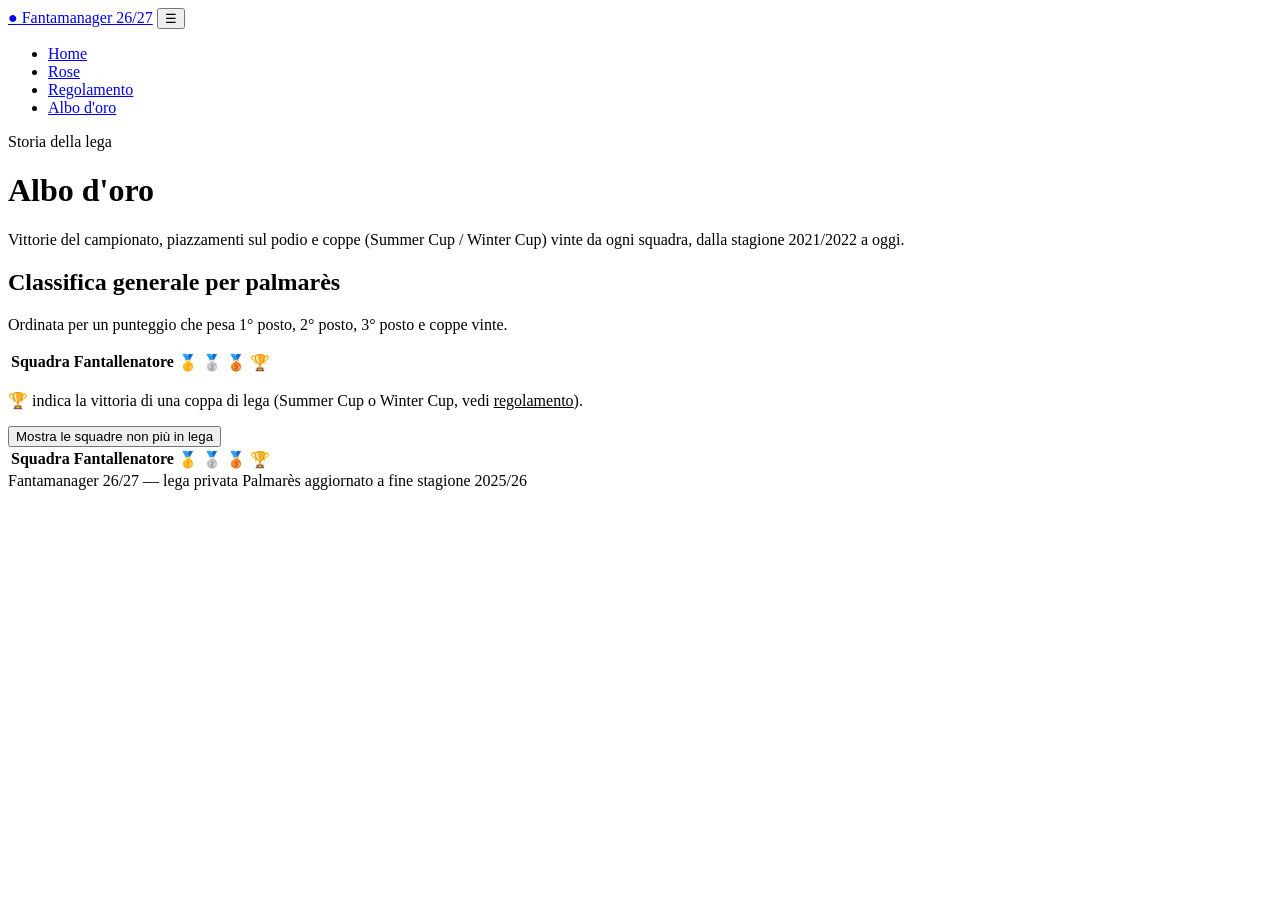
==== albo-oro.html @ 6ade7a44 "Add files via upload" ====
<!doctype html>
<html lang="it">
<head>
<meta charset="UTF-8">
<meta name="viewport" content="width=device-width, initial-scale=1.0">
<title>Albo d'oro — Fantamanager 26/27</title>
<link rel="preconnect" href="https://fonts.googleapis.com">
<link rel="preconnect" href="https://fonts.gstatic.com" crossorigin>
<link href="https://fonts.googleapis.com/css2?family=Space+Grotesk:wght@500;600;700&family=Inter:wght@400;500;600;700&display=swap" rel="stylesheet">
<link rel="stylesheet" href="assets/css/style.css">
</head>
<body>

<nav class="site-nav">
  <div class="wrap">
    <a href="index.html" class="brand"><span class="brand-mark">●</span> Fantamanager <span class="brand-year">26/27</span></a>
    <button class="nav-toggle" aria-label="Apri menu">☰</button>
    <ul class="nav-links">
      <li><a href="index.html">Home</a></li>
      <li><a href="rose.html">Rose</a></li>
      <li><a href="regolamento.html">Regolamento</a></li>
      <li><a href="albo-oro.html" class="active">Albo d'oro</a></li>
    </ul>
  </div>
</nav>

<header class="page-head">
  <div class="wrap">
    <p class="hero-kicker">Storia della lega</p>
    <h1>Albo d'oro</h1>
    <p>Vittorie del campionato, piazzamenti sul podio e coppe (Summer Cup / Winter Cup) vinte da ogni squadra, dalla stagione 2021/2022 a oggi.</p>
  </div>
</header>

<main class="wrap">

  <div id="podium" class="podium"></div>

  <section class="block" style="padding-top:0;">
    <h2>Classifica generale per palmarès</h2>
    <p class="sub">Ordinata per un punteggio che pesa 1° posto, 2° posto, 3° posto e coppe vinte.</p>
    <div class="hof-table-wrap">
      <table class="hof-table">
        <thead>
          <tr>
            <th>Squadra</th>
            <th>Fantallenatore</th>
            <th class="medal-cell">🥇</th>
            <th class="medal-cell">🥈</th>
            <th class="medal-cell">🥉</th>
            <th class="medal-cell">🏆</th>
          </tr>
        </thead>
        <tbody id="hof-body"></tbody>
      </table>
    </div>
    <p class="hof-note">🏆 indica la vittoria di una coppa di lega (Summer Cup o Winter Cup, vedi <a href="regolamento.html" style="color:var(--gold-bright)">regolamento</a>).</p>
  </section>

  <section class="block" style="padding-top:0;">
    <button class="former-toggle" id="former-toggle">Mostra le squadre non più in lega</button>
    <div class="former-section" id="former-section">
      <table class="hof-table">
        <thead>
          <tr>
            <th>Squadra</th>
            <th>Fantallenatore</th>
            <th class="medal-cell">🥇</th>
            <th class="medal-cell">🥈</th>
            <th class="medal-cell">🥉</th>
            <th class="medal-cell">🏆</th>
          </tr>
        </thead>
        <tbody id="former-body"></tbody>
      </table>
    </div>
  </section>

</main>

<footer class="site-footer">
  <div class="wrap">
    <span>Fantamanager 26/27 — lega privata</span>
    <span>Palmarès aggiornato a fine stagione 2025/26</span>
  </div>
</footer>

<script src="assets/js/common.js"></script>
<script src="assets/js/albo-oro.js"></script>
</body>
</html>
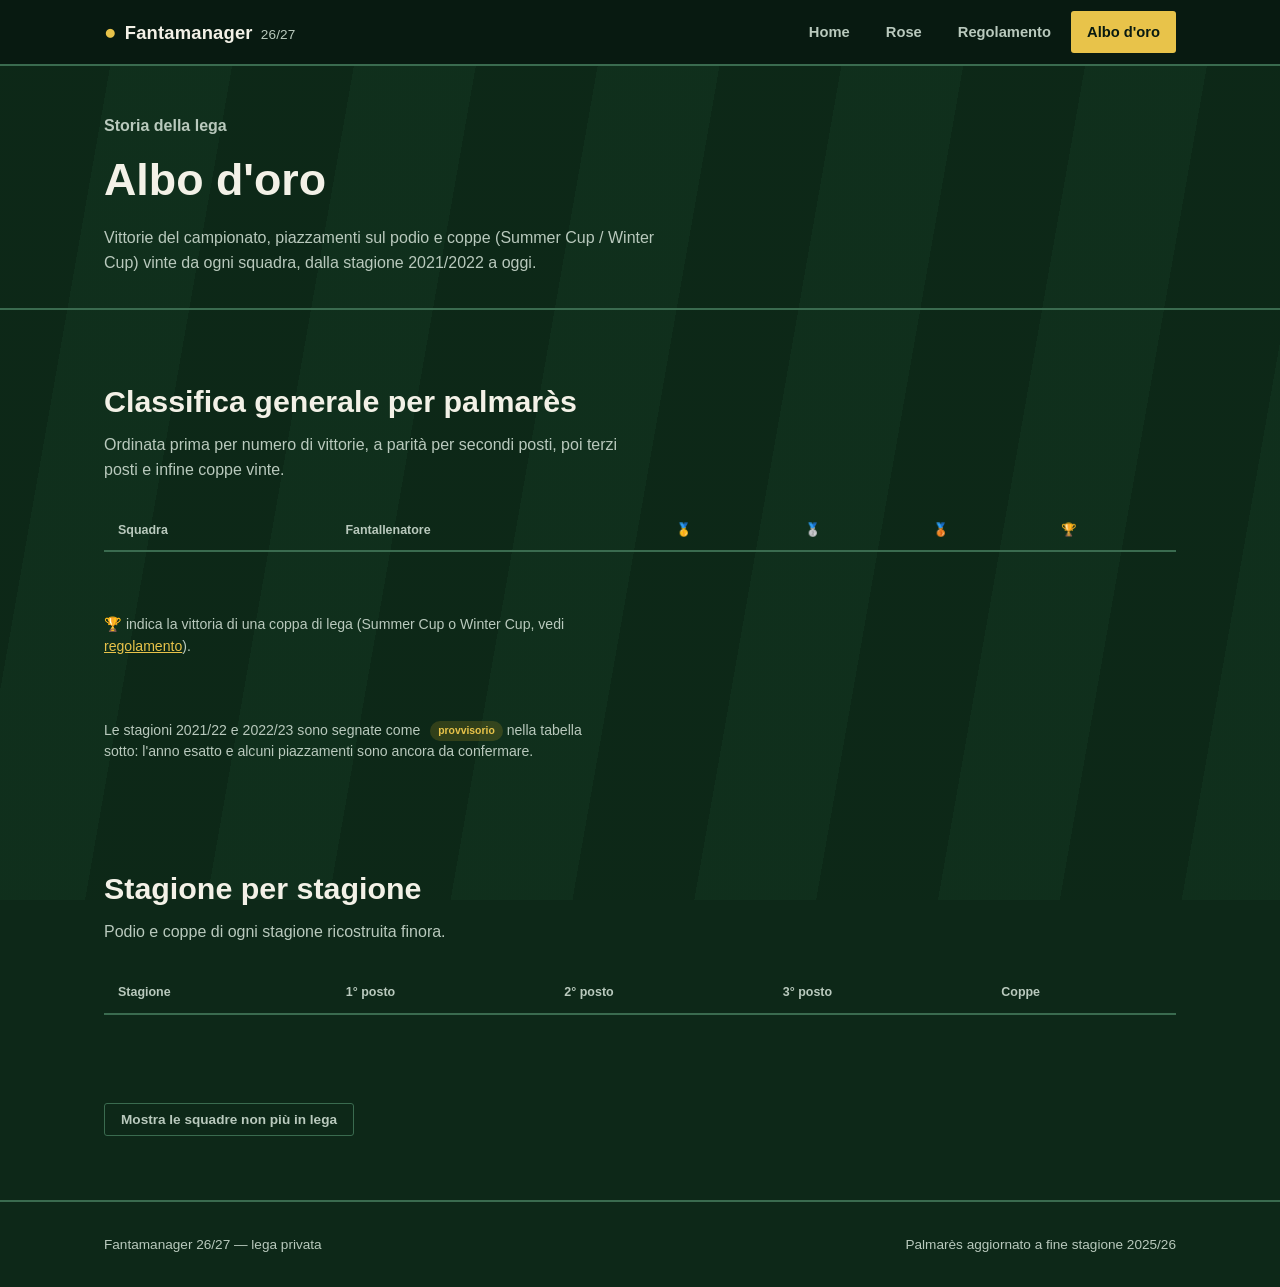
==== commit 6c38b3be: "ok" ====
--- a/albo-oro.html
+++ b/albo-oro.html
@@ -38,7 +38,7 @@
 
   <section class="block" style="padding-top:0;">
     <h2>Classifica generale per palmarès</h2>
-    <p class="sub">Ordinata per un punteggio che pesa 1° posto, 2° posto, 3° posto e coppe vinte.</p>
+    <p class="sub">Ordinata prima per numero di vittorie, a parità per secondi posti, poi terzi posti e infine coppe vinte.</p>
     <div class="hof-table-wrap">
       <table class="hof-table">
         <thead>
@@ -55,6 +55,26 @@
       </table>
     </div>
     <p class="hof-note">🏆 indica la vittoria di una coppa di lega (Summer Cup o Winter Cup, vedi <a href="regolamento.html" style="color:var(--gold-bright)">regolamento</a>).</p>
+    <p class="hof-note">Le stagioni 2021/22 e 2022/23 sono segnate come <span class="prov-badge">provvisorio</span> nella tabella sotto: l'anno esatto e alcuni piazzamenti sono ancora da confermare.</p>
+  </section>
+
+  <section class="block" style="padding-top:0;">
+    <h2>Stagione per stagione</h2>
+    <p class="sub">Podio e coppe di ogni stagione ricostruita finora.</p>
+    <div class="hof-table-wrap">
+      <table class="hof-table">
+        <thead>
+          <tr>
+            <th>Stagione</th>
+            <th>1° posto</th>
+            <th>2° posto</th>
+            <th>3° posto</th>
+            <th>Coppe</th>
+          </tr>
+        </thead>
+        <tbody id="season-history-body"></tbody>
+      </table>
+    </div>
   </section>
 
   <section class="block" style="padding-top:0;">
--- a/assets/css/style.css
+++ b/assets/css/style.css
@@ -0,0 +1,959 @@
+/* =========================================================
+   FANTAMANAGER 26/27 — stylesheet
+   Palette ispirata al terreno di gioco e alle medaglie:
+   verde campo profondo, rigori bianco gesso, ottone delle coppe.
+   ========================================================= */
+
+:root {
+  --pitch-950: #081a11;
+  --pitch-900: #0d2818;
+  --pitch-800: #123420;
+  --pitch-700: #1b4332;
+  --pitch-600: #275c41;
+  --line: #3a6b4f;
+
+  --paper: #eae7db;
+  --paper-dim: #d9d5c5;
+  --ink: #10201a;
+  --ink-soft: #3c4f43;
+
+  --cream: #f3f1e7;
+  --cream-dim: #b9c9bd;
+
+  --gold: #c9a227;
+  --gold-bright: #e8c34a;
+  --silver: #a7adaf;
+  --bronze: #a9673a;
+  --card-red: #b3382c;
+
+  --radius-s: 3px;
+  --radius-m: 6px;
+
+  --font-display: "Space Grotesk", "Arial Narrow", sans-serif;
+  --font-body: "Inter", "Helvetica Neue", Arial, sans-serif;
+
+  --maxw: 1120px;
+}
+
+* {
+  box-sizing: border-box;
+}
+
+html {
+  scroll-behavior: smooth;
+}
+
+body {
+  margin: 0;
+  background: var(--pitch-900);
+  color: var(--cream);
+  font-family: var(--font-body);
+  font-size: 16px;
+  line-height: 1.55;
+  -webkit-font-smoothing: antialiased;
+}
+
+/* subtle pitch-stripe texture on the base background */
+body::before {
+  content: "";
+  position: fixed;
+  inset: 0;
+  z-index: -1;
+  background: repeating-linear-gradient(
+    100deg,
+    var(--pitch-900) 0px,
+    var(--pitch-900) 120px,
+    var(--pitch-800) 120px,
+    var(--pitch-800) 240px
+  );
+  opacity: 0.6;
+}
+
+a {
+  color: inherit;
+}
+
+img {
+  max-width: 100%;
+}
+
+.wrap {
+  max-width: var(--maxw);
+  margin: 0 auto;
+  padding: 0 24px;
+}
+
+/* ---------------- Nav ---------------- */
+
+.site-nav {
+  position: sticky;
+  top: 0;
+  z-index: 40;
+  background: var(--pitch-950);
+  border-bottom: 2px solid var(--line);
+}
+
+.site-nav .wrap {
+  display: flex;
+  align-items: center;
+  justify-content: space-between;
+  height: 64px;
+}
+
+.brand {
+  display: flex;
+  align-items: baseline;
+  gap: 8px;
+  text-decoration: none;
+  font-family: var(--font-display);
+  font-weight: 700;
+  color: var(--cream);
+  font-size: 1.15rem;
+  letter-spacing: 0.01em;
+}
+
+.brand .brand-mark {
+  color: var(--gold-bright);
+  font-size: 1.3rem;
+}
+
+.brand .brand-year {
+  color: var(--cream-dim);
+  font-weight: 500;
+  font-size: 0.85rem;
+}
+
+.nav-links {
+  display: flex;
+  gap: 4px;
+  list-style: none;
+  margin: 0;
+  padding: 0;
+}
+
+.nav-links a {
+  display: block;
+  padding: 10px 16px;
+  text-decoration: none;
+  color: var(--cream-dim);
+  font-weight: 600;
+  font-size: 0.92rem;
+  border-radius: var(--radius-s);
+  transition: color 0.15s ease, background 0.15s ease;
+}
+
+.nav-links a:hover {
+  color: var(--cream);
+  background: var(--pitch-800);
+}
+
+.nav-links a.active {
+  color: var(--pitch-950);
+  background: var(--gold-bright);
+}
+
+.nav-toggle {
+  display: none;
+}
+
+@media (max-width: 760px) {
+  .nav-links {
+    position: fixed;
+    top: 64px;
+    left: 0;
+    right: 0;
+    flex-direction: column;
+    background: var(--pitch-950);
+    border-bottom: 2px solid var(--line);
+    padding: 8px 16px 16px;
+    display: none;
+  }
+  .nav-links.open {
+    display: flex;
+  }
+  .nav-toggle {
+    display: block;
+    background: none;
+    border: 1px solid var(--line);
+    color: var(--cream);
+    font-size: 1.1rem;
+    padding: 6px 12px;
+    border-radius: var(--radius-s);
+  }
+}
+
+/* ---------------- Hero ---------------- */
+
+.hero {
+  padding: 72px 0 56px;
+  border-bottom: 2px solid var(--line);
+}
+
+.hero-kicker {
+  font-family: var(--font-display);
+  color: var(--gold-bright);
+  font-weight: 600;
+  font-size: 1rem;
+  margin: 0 0 10px;
+}
+
+.hero h1 {
+  font-family: var(--font-display);
+  font-size: clamp(2.4rem, 5vw, 4rem);
+  line-height: 1.02;
+  margin: 0 0 18px;
+  max-width: 16ch;
+}
+
+.hero p.lede {
+  max-width: 56ch;
+  font-size: 1.15rem;
+  color: var(--cream-dim);
+  margin: 0 0 36px;
+}
+
+.stat-row {
+  display: flex;
+  flex-wrap: wrap;
+  gap: 0;
+  border-top: 1px solid var(--line);
+}
+
+.stat {
+  flex: 1 1 140px;
+  padding: 20px 24px 4px 0;
+  border-right: 1px solid var(--line);
+}
+
+.stat:last-child {
+  border-right: none;
+}
+
+.stat .num {
+  font-family: var(--font-display);
+  font-size: 2.4rem;
+  font-weight: 700;
+  color: var(--cream);
+  display: block;
+}
+
+.stat .label {
+  color: var(--cream-dim);
+  font-size: 0.85rem;
+}
+
+/* ---------------- Section tiles (home) ---------------- */
+
+.tiles {
+  display: grid;
+  grid-template-columns: repeat(3, 1fr);
+  gap: 1px;
+  background: var(--line);
+  border: 1px solid var(--line);
+  margin: 56px 0;
+}
+
+@media (max-width: 760px) {
+  .tiles {
+    grid-template-columns: 1fr;
+  }
+}
+
+.tile {
+  background: var(--pitch-900);
+  padding: 32px 28px;
+  text-decoration: none;
+  color: inherit;
+  display: block;
+  transition: background 0.15s ease;
+  position: relative;
+}
+
+.tile:hover {
+  background: var(--pitch-800);
+}
+
+.tile .tile-index {
+  font-family: var(--font-display);
+  color: var(--line);
+  font-size: 0.85rem;
+  font-weight: 700;
+}
+
+.tile h3 {
+  font-family: var(--font-display);
+  font-size: 1.5rem;
+  margin: 10px 0 10px;
+}
+
+.tile p {
+  color: var(--cream-dim);
+  margin: 0 0 18px;
+  font-size: 0.96rem;
+}
+
+.tile .go {
+  color: var(--gold-bright);
+  font-weight: 600;
+  font-size: 0.9rem;
+}
+
+/* ---------------- Generic section ---------------- */
+
+section.block {
+  padding: 48px 0;
+}
+
+section.block h2 {
+  font-family: var(--font-display);
+  font-size: 1.9rem;
+  margin: 0 0 8px;
+}
+
+section.block .sub {
+  color: var(--cream-dim);
+  margin: 0 0 28px;
+  max-width: 60ch;
+}
+
+/* ---------------- Preview standings table on home ---------------- */
+
+.mini-table {
+  width: 100%;
+  border-collapse: collapse;
+  font-size: 0.95rem;
+}
+
+.mini-table th {
+  text-align: left;
+  font-family: var(--font-display);
+  font-weight: 600;
+  color: var(--cream-dim);
+  font-size: 0.8rem;
+  padding: 8px 12px;
+  border-bottom: 1px solid var(--line);
+}
+
+.mini-table td {
+  padding: 10px 12px;
+  border-bottom: 1px solid var(--pitch-800);
+}
+
+.mini-table tr:hover td {
+  background: var(--pitch-800);
+}
+
+.medal-count {
+  display: inline-flex;
+  gap: 10px;
+  font-family: var(--font-display);
+}
+
+.medal-count span {
+  display: inline-flex;
+  align-items: center;
+  gap: 4px;
+}
+
+/* ---------------- Page header (interior pages) ---------------- */
+
+.page-head {
+  padding: 48px 0 32px;
+  border-bottom: 2px solid var(--line);
+}
+
+.page-head .hero-kicker {
+  margin-bottom: 6px;
+}
+
+.page-head h1 {
+  font-family: var(--font-display);
+  font-size: clamp(2rem, 4vw, 2.8rem);
+  margin: 0 0 12px;
+}
+
+.page-head p {
+  color: var(--cream-dim);
+  max-width: 62ch;
+  margin: 0;
+}
+
+/* ---------------- Rose page ---------------- */
+
+.team-picker {
+  display: flex;
+  flex-wrap: wrap;
+  gap: 8px;
+  padding: 28px 0;
+  border-bottom: 1px solid var(--line);
+}
+
+.team-chip {
+  font-family: var(--font-body);
+  font-weight: 600;
+  font-size: 0.88rem;
+  padding: 9px 16px;
+  border: 1px solid var(--line);
+  border-radius: 999px;
+  background: transparent;
+  color: var(--cream-dim);
+  cursor: pointer;
+  transition: all 0.12s ease;
+}
+
+.team-chip:hover {
+  border-color: var(--gold-bright);
+  color: var(--cream);
+}
+
+.team-chip.active {
+  background: var(--gold-bright);
+  border-color: var(--gold-bright);
+  color: var(--pitch-950);
+}
+
+.team-summary {
+  display: flex;
+  flex-wrap: wrap;
+  align-items: baseline;
+  justify-content: space-between;
+  gap: 16px;
+  padding: 28px 0 8px;
+}
+
+.team-summary h2 {
+  font-family: var(--font-display);
+  font-size: 2rem;
+  margin: 0;
+}
+
+.team-summary .manager {
+  color: var(--gold-bright);
+  font-weight: 600;
+  font-size: 0.95rem;
+  display: block;
+  margin-top: 4px;
+}
+
+.team-metrics {
+  display: flex;
+  gap: 28px;
+}
+
+.team-metrics div {
+  text-align: right;
+}
+
+.team-metrics .num {
+  font-family: var(--font-display);
+  font-size: 1.6rem;
+  display: block;
+}
+
+.team-metrics .label {
+  color: var(--cream-dim);
+  font-size: 0.78rem;
+}
+
+.view-toggle {
+  display: flex;
+  gap: 8px;
+  padding-top: 24px;
+}
+
+.view-btn {
+  font-size: 0.85rem;
+  font-weight: 600;
+  padding: 8px 16px;
+  border-radius: var(--radius-s);
+  border: 1px solid var(--line);
+  background: transparent;
+  color: var(--cream-dim);
+  cursor: pointer;
+}
+
+.view-btn.active {
+  background: var(--pitch-700);
+  color: var(--cream);
+  border-color: var(--pitch-600);
+}
+
+.date-cell {
+  color: var(--ink-soft);
+  font-size: 0.85rem;
+  white-space: nowrap;
+}
+
+.stato-cell {
+  font-size: 0.85rem;
+  color: var(--ink-soft);
+  white-space: nowrap;
+}
+
+.tag-si, .tag-no {
+  font-family: var(--font-display);
+  font-size: 0.72rem;
+  font-weight: 700;
+  padding: 2px 8px;
+  border-radius: 999px;
+}
+
+.tag-si {
+  background: rgba(39, 92, 65, 0.18);
+  color: #1b4332;
+}
+
+.tag-no {
+  background: rgba(179, 56, 44, 0.15);
+  color: var(--card-red);
+}
+
+.filters {
+  display: flex;
+  flex-wrap: wrap;
+  gap: 8px;
+  padding: 18px 0 24px;
+}
+
+.filter-btn {
+  font-size: 0.82rem;
+  font-weight: 600;
+  padding: 6px 14px;
+  border-radius: var(--radius-s);
+  border: 1px solid var(--line);
+  background: var(--pitch-800);
+  color: var(--cream-dim);
+  cursor: pointer;
+}
+
+.filter-btn.active {
+  color: var(--pitch-950);
+  background: var(--cream);
+  border-color: var(--cream);
+}
+
+.roster-table-wrap {
+  overflow-x: auto;
+  padding-bottom: 56px;
+}
+
+.roster-table {
+  width: 100%;
+  border-collapse: collapse;
+  min-width: 760px;
+  background: var(--paper);
+  color: var(--ink);
+}
+
+.roster-table thead th {
+  text-align: left;
+  font-family: var(--font-display);
+  font-size: 0.75rem;
+  letter-spacing: 0.02em;
+  padding: 12px 14px;
+  background: var(--pitch-950);
+  color: var(--cream-dim);
+}
+
+.roster-table tbody td {
+  padding: 10px 14px;
+  border-bottom: 1px solid var(--paper-dim);
+  font-size: 0.92rem;
+  vertical-align: middle;
+}
+
+.roster-table tbody tr:hover td {
+  background: var(--paper-dim);
+}
+
+.role-pill {
+  display: inline-block;
+  font-family: var(--font-display);
+  font-size: 0.72rem;
+  font-weight: 700;
+  padding: 2px 7px;
+  border-radius: var(--radius-s);
+  background: var(--pitch-700);
+  color: var(--cream);
+}
+
+.player-name {
+  font-weight: 700;
+}
+
+.serieA {
+  color: var(--ink-soft);
+  font-size: 0.85rem;
+}
+
+.status-pill {
+  display: inline-flex;
+  align-items: center;
+  gap: 6px;
+  font-size: 0.78rem;
+  font-weight: 600;
+  padding: 4px 10px;
+  border-radius: 999px;
+  white-space: nowrap;
+}
+
+.status-pill::before {
+  content: "";
+  width: 7px;
+  height: 7px;
+  border-radius: 50%;
+}
+
+.status-rinnovabile {
+  background: rgba(39, 92, 65, 0.18);
+  color: #1b4332;
+}
+.status-rinnovabile::before {
+  background: #1b4332;
+}
+
+.status-solo-opzione {
+  background: rgba(201, 162, 39, 0.2);
+  color: #7a5f11;
+}
+.status-solo-opzione::before {
+  background: var(--gold);
+}
+
+.status-scadenza {
+  background: rgba(179, 56, 44, 0.15);
+  color: var(--card-red);
+}
+.status-scadenza::before {
+  background: var(--card-red);
+}
+
+.cost {
+  font-family: var(--font-display);
+  font-weight: 700;
+  text-align: right;
+}
+
+.empty-state {
+  padding: 48px 0;
+  color: var(--cream-dim);
+  text-align: center;
+}
+
+/* ---------------- Regolamento page ---------------- */
+
+.reg-layout {
+  display: grid;
+  grid-template-columns: 240px 1fr;
+  gap: 48px;
+  padding: 40px 0 80px;
+  align-items: start;
+}
+
+@media (max-width: 860px) {
+  .reg-layout {
+    grid-template-columns: 1fr;
+  }
+}
+
+.reg-toc {
+  position: sticky;
+  top: 88px;
+  border-left: 2px solid var(--line);
+  padding-left: 18px;
+}
+
+.reg-toc .toc-title {
+  font-family: var(--font-display);
+  font-size: 0.8rem;
+  color: var(--cream-dim);
+  margin-bottom: 12px;
+}
+
+.reg-toc ul {
+  list-style: none;
+  margin: 0;
+  padding: 0;
+  display: flex;
+  flex-direction: column;
+  gap: 8px;
+}
+
+.reg-toc a {
+  text-decoration: none;
+  color: var(--cream-dim);
+  font-size: 0.88rem;
+  font-weight: 600;
+}
+
+.reg-toc a:hover {
+  color: var(--gold-bright);
+}
+
+.reg-content {
+  background: var(--paper);
+  color: var(--ink);
+  padding: 8px 44px 44px;
+  border-radius: var(--radius-m);
+}
+
+.reg-content h2 {
+  font-family: var(--font-display);
+  font-size: 1.5rem;
+  margin: 40px 0 6px;
+  padding-top: 20px;
+  border-top: 1px solid var(--paper-dim);
+  scroll-margin-top: 90px;
+}
+
+.reg-content h2:first-of-type {
+  border-top: none;
+  margin-top: 24px;
+}
+
+.reg-content h3 {
+  font-family: var(--font-display);
+  font-size: 1.08rem;
+  margin: 24px 0 6px;
+  scroll-margin-top: 90px;
+}
+
+.reg-content p {
+  margin: 0 0 14px;
+  max-width: 72ch;
+}
+
+.reg-content ul, .reg-content ol {
+  max-width: 72ch;
+  padding-left: 22px;
+  margin: 0 0 14px;
+}
+
+.reg-content li {
+  margin-bottom: 6px;
+}
+
+.reg-content .callout {
+  background: rgba(201, 162, 39, 0.12);
+  border-left: 3px solid var(--gold);
+  padding: 12px 16px;
+  margin: 0 0 16px;
+  font-size: 0.92rem;
+  max-width: 68ch;
+}
+
+.reg-content .intro-note {
+  font-style: italic;
+  color: var(--ink-soft);
+  border-left: 3px solid var(--pitch-700);
+  padding-left: 16px;
+  max-width: 68ch;
+}
+
+.reg-content table {
+  border-collapse: collapse;
+  margin: 0 0 18px;
+  font-size: 0.9rem;
+}
+
+.reg-content table td, .reg-content table th {
+  border: 1px solid var(--paper-dim);
+  padding: 6px 12px;
+  text-align: left;
+}
+
+.reg-content a.ext-link {
+  color: var(--pitch-700);
+  font-weight: 600;
+  border-bottom: 1px solid var(--pitch-700);
+}
+
+/* ---------------- Albo d'oro page ---------------- */
+
+.podium {
+  display: grid;
+  grid-template-columns: repeat(3, 1fr);
+  gap: 16px;
+  padding: 20px 0 48px;
+}
+
+@media (max-width: 760px) {
+  .podium {
+    grid-template-columns: 1fr;
+  }
+}
+
+.podium-card {
+  background: var(--paper);
+  color: var(--ink);
+  padding: 24px;
+  border-radius: var(--radius-m);
+  position: relative;
+  border-top: 6px solid var(--gold);
+}
+
+.podium-card.silver {
+  border-top-color: var(--silver);
+}
+
+.podium-card.bronze {
+  border-top-color: var(--bronze);
+}
+
+.podium-card .rank {
+  font-family: var(--font-display);
+  font-size: 0.85rem;
+  color: var(--ink-soft);
+  font-weight: 700;
+}
+
+.podium-card h3 {
+  font-family: var(--font-display);
+  font-size: 1.4rem;
+  margin: 6px 0 4px;
+}
+
+.podium-card .manager {
+  color: var(--ink-soft);
+  font-size: 0.88rem;
+  margin-bottom: 14px;
+  display: block;
+}
+
+.trophy-row {
+  display: flex;
+  gap: 16px;
+  font-family: var(--font-display);
+  font-size: 1.1rem;
+  font-weight: 700;
+}
+
+.trophy-row .t-item {
+  display: flex;
+  align-items: center;
+  gap: 5px;
+}
+
+.trophy-row .t-item small {
+  font-family: var(--font-body);
+  font-weight: 500;
+  font-size: 0.65rem;
+  color: var(--ink-soft);
+}
+
+.hof-table-wrap {
+  padding-bottom: 40px;
+}
+
+.hof-table {
+  width: 100%;
+  border-collapse: collapse;
+}
+
+.hof-table th {
+  text-align: left;
+  font-family: var(--font-display);
+  font-size: 0.78rem;
+  color: var(--cream-dim);
+  padding: 10px 14px;
+  border-bottom: 2px solid var(--line);
+}
+
+.hof-table td {
+  padding: 12px 14px;
+  border-bottom: 1px solid var(--pitch-800);
+  font-size: 0.95rem;
+}
+
+.hof-table td.name {
+  font-weight: 700;
+}
+
+.hof-table td.manager-col {
+  color: var(--cream-dim);
+  font-size: 0.88rem;
+}
+
+.hof-table td.medal-cell {
+  font-family: var(--font-display);
+  font-weight: 700;
+  text-align: center;
+  width: 64px;
+}
+
+.hof-note {
+  color: var(--cream-dim);
+  font-size: 0.88rem;
+  padding: 8px 0 40px;
+  max-width: 64ch;
+}
+
+.prov-badge {
+  display: inline-block;
+  font-family: var(--font-body);
+  font-size: 0.65rem;
+  font-weight: 700;
+  text-transform: none;
+  padding: 2px 8px;
+  border-radius: 999px;
+  background: rgba(201, 162, 39, 0.2);
+  color: var(--gold-bright);
+  margin-left: 6px;
+  vertical-align: middle;
+}
+
+.season-provisional td {
+  opacity: 0.85;
+}
+
+.former-toggle {
+  background: none;
+  border: 1px solid var(--line);
+  color: var(--cream-dim);
+  padding: 8px 16px;
+  border-radius: var(--radius-s);
+  cursor: pointer;
+  font-weight: 600;
+  font-size: 0.85rem;
+  margin-bottom: 16px;
+}
+
+.former-section {
+  display: none;
+}
+
+.former-section.open {
+  display: block;
+}
+
+/* ---------------- Footer ---------------- */
+
+footer.site-footer {
+  border-top: 2px solid var(--line);
+  padding: 32px 0;
+  color: var(--cream-dim);
+  font-size: 0.85rem;
+}
+
+footer.site-footer .wrap {
+  display: flex;
+  justify-content: space-between;
+  flex-wrap: wrap;
+  gap: 12px;
+}
+
+/* ---------------- Utility ---------------- */
+
+.gold-text { color: var(--gold-bright); }
+.silver-text { color: var(--silver); }
+.bronze-text { color: var(--bronze); }
+
+@media (prefers-reduced-motion: reduce) {
+  html { scroll-behavior: auto; }
+  * { transition: none !important; }
+}
+
+:focus-visible {
+  outline: 2px solid var(--gold-bright);
+  outline-offset: 2px;
+}
